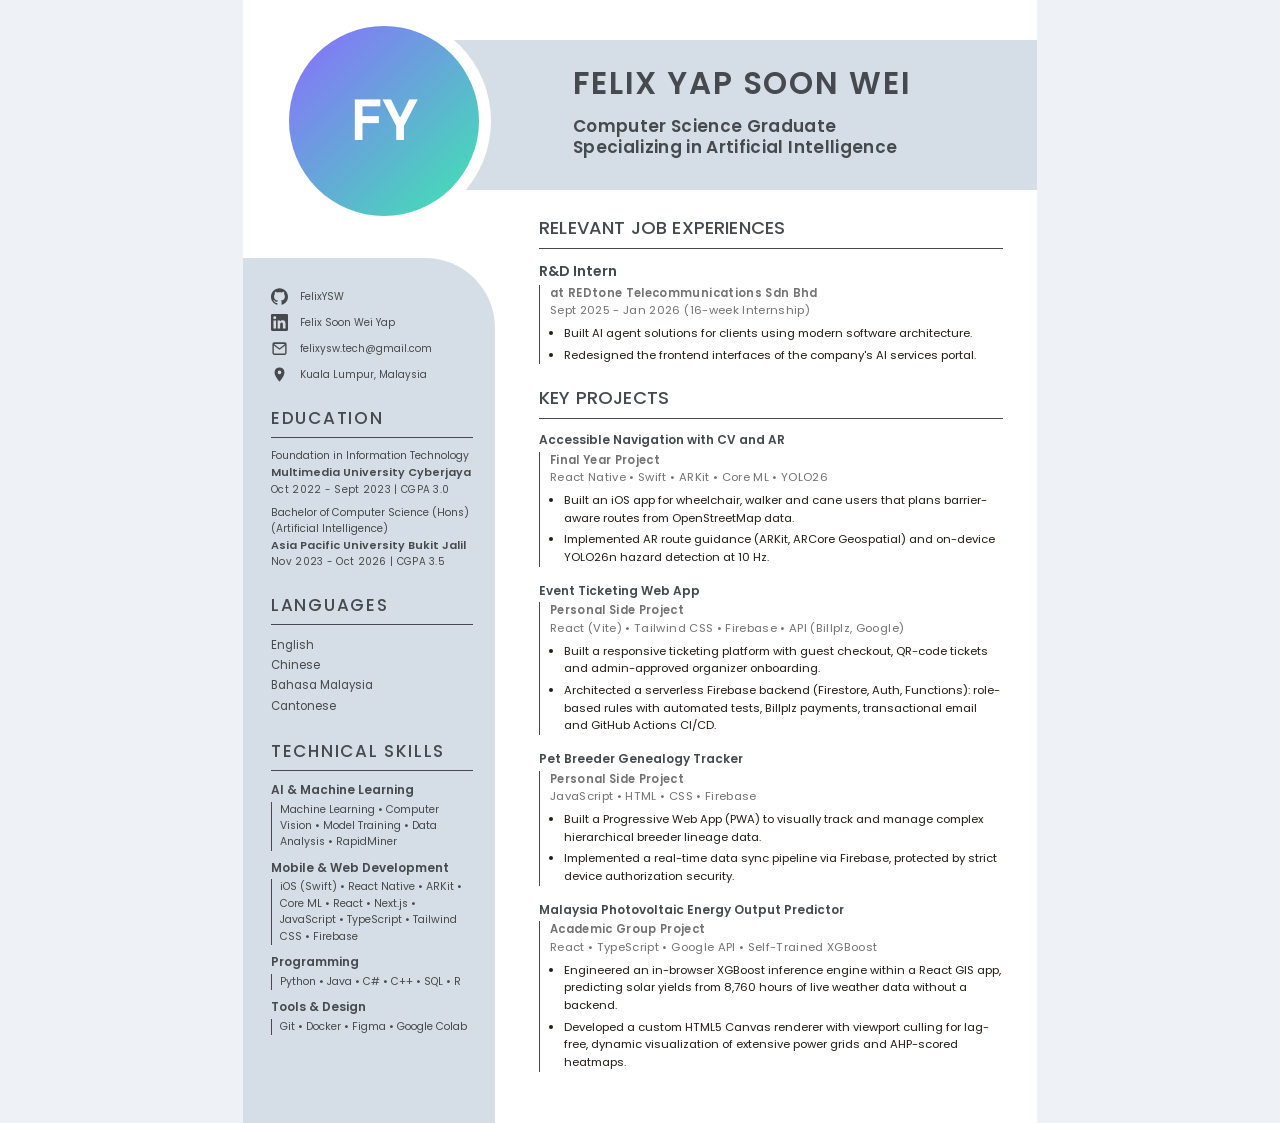
==== resume.html @ 152c885e "Build portfolio site with projects, journey, skills and resume Replace the Hello World placeholder w" ====
<!doctype html>
<html lang="en">
<head>
  <meta charset="utf-8">
  <meta name="viewport" content="width=device-width, initial-scale=1">
  <title>Felix Yap Soon Wei · Resume</title>
  <link rel="preconnect" href="https://fonts.googleapis.com">
  <link rel="preconnect" href="https://fonts.gstatic.com" crossorigin>
  <link href="https://fonts.googleapis.com/css2?family=Poppins:wght@400;500;600;700&family=Space+Grotesk:wght@500;700&display=swap" rel="stylesheet">
  <style>
    @page { size: A4; margin: 0; }
    * { box-sizing: border-box; margin: 0; padding: 0; }
    html, body { background: #eef1f6; }
    body {
      font-family: "Poppins", system-ui, -apple-system, "Segoe UI", sans-serif; color: #464a4e; font-size: 11.4px; line-height: 1.55;
      -webkit-print-color-adjust: exact; print-color-adjust: exact;
    }
    .page { width: 794px; height: 1123px; margin: 0 auto; background: #fff; position: relative; overflow: hidden; display: grid; grid-template-columns: 252px 1fr; }
    .banner { position: absolute; left: 124px; top: 40px; width: 700px; height: 150px; background: #d5dee6; }
    .side { background: #d5dee6; margin-top: 258px; border-top-right-radius: 70px; padding: 30px 22px 30px 28px; }
    .photo { position: absolute; left: 34px; top: 14px; width: 214px; height: 214px; border-radius: 50%; background: #fff; display: grid; place-items: center; z-index: 2; }
    .photo div { width: 190px; height: 190px; border-radius: 50%; background: linear-gradient(135deg, #8b6cff, #3ee6b0); display: grid; place-items: center; font-family: "Space Grotesk"; font-weight: 700; font-size: 58px; color: #fff; overflow: hidden; position: relative; }
    .photo img { position: absolute; inset: 0; width: 100%; height: 100%; object-fit: cover; }
    .head { position: absolute; left: 330px; top: 66px; width: 440px; z-index: 2; }
    .head h1 { font-family: "Poppins"; font-weight: 600; font-size: 31px; letter-spacing: .06em; text-transform: uppercase; line-height: 1.15; color: #464a4e; }
    .head h2 { font-weight: 600; font-size: 17px; line-height: 1.25; margin-top: 14px; letter-spacing: .02em; }
    .main { padding: 214px 34px 24px 44px; grid-column: 2; grid-row: 1; }
    .side { grid-column: 1; grid-row: 1; }
    h3.sec { font-weight: 500; font-size: 18px; text-transform: uppercase; letter-spacing: .01em; padding-bottom: 6px; border-bottom: 1px solid #464a4e; margin-bottom: 12px; }
    .side h3.sec { font-size: 17px; letter-spacing: .1em; margin: 22px 0 10px; }
    .contact div { display: flex; align-items: center; gap: 12px; margin-bottom: 9px; font-size: 10px; }
    .contact svg { flex: none; width: 17px; height: 17px; fill: #464a4e; }
    .edu b { display: block; font-size: 11px; font-weight: 600; }
    .edu small { display: block; font-size: 10px; letter-spacing: .03em; margin-bottom: 8px; }
    .edu p { font-size: 10.4px; }
    .lang { font-size: 11.5px; line-height: 1.75; }
    .sk h4 { font-size: 12px; font-weight: 600; margin: 8px 0 2px; }
    .sk p { font-size: 10.6px; padding-left: 8px; border-left: 1px solid #464a4e; }
    .job { margin-bottom: 14px; }
    .job h4 { font-size: 14px; font-weight: 600; }
    .job .meta { padding-left: 10px; border-left: 1px solid #464a4e; margin-top: 2px; }
    .job .org { font-weight: 600; color: #737373; font-size: 11.4px; letter-spacing: .03em; }
    .job .tags { color: #737373; font-size: 11.4px; letter-spacing: .03em; }
    .job ul { margin: 5px 0 0 14px; color: #241d19; }
    .job li { margin-bottom: 4px; }
    .proj { margin-bottom: 15px; }
    .proj h4 { font-size: 12px; font-weight: 600; }
  </style>
</head>
<body>
  <div class="page">
    <div class="banner"></div>
    <div class="photo"><div>FY<img src="assets/photo.jpg" alt="" onerror="this.remove()"></div></div>
    <div class="head">
      <h1>Felix Yap Soon Wei</h1>
      <h2>Computer Science Graduate<br>Specializing in Artificial Intelligence</h2>
    </div>

    <aside class="side">
      <div class="contact">
        <div><svg viewBox="0 0 24 24"><path d="M12 .297c-6.63 0-12 5.373-12 12 0 5.303 3.438 9.8 8.205 11.385.6.113.82-.258.82-.577 0-.285-.01-1.04-.015-2.04-3.338.724-4.042-1.61-4.042-1.61C4.422 18.07 3.633 17.7 3.633 17.7c-1.087-.744.084-.729.084-.729 1.205.084 1.838 1.236 1.838 1.236 1.07 1.835 2.809 1.305 3.495.998.108-.776.417-1.305.76-1.605-2.665-.3-5.466-1.332-5.466-5.93 0-1.31.465-2.38 1.235-3.22-.135-.303-.54-1.523.105-3.176 0 0 1.005-.322 3.3 1.23.96-.267 1.98-.399 3-.405 1.02.006 2.04.138 3 .405 2.28-1.552 3.285-1.23 3.285-1.23.645 1.653.24 2.873.12 3.176.765.84 1.23 1.91 1.23 3.22 0 4.61-2.805 5.625-5.475 5.92.42.36.81 1.096.81 2.22 0 1.606-.015 2.896-.015 3.286 0 .315.21.69.825.57C20.565 22.092 24 17.592 24 12.297c0-6.627-5.373-12-12-12"/></svg>FelixYSW</div>
        <div><svg viewBox="0 0 24 24"><path d="M20.4 20.5h-3.600v-5.600c0-1.300 0-3-1.800-3s-2.100 1.400-2.100 2.900v5.700H9.400V9h3.400v1.600c.5-.9 1.600-1.800 3.400-1.800 3.600 0 4.300 2.400 4.300 5.500v6.200zM5.300 7.400a2.100 2.100 0 1 1 0-4.200 2.100 2.100 0 0 1 0 4.200zm1.800 13.100H3.500V9h3.600v11.500zM22.200 0H1.800C.8 0 0 .8 0 1.700v20.600c0 .9.8 1.700 1.800 1.700h20.400c1 0 1.800-.8 1.800-1.700V1.700C24 .8 23.200 0 22.200 0z"/></svg>Felix Soon Wei Yap</div>
        <div><svg viewBox="0 0 24 24"><path d="M2 5.500A2.500 2.500 0 0 1 4.500 3h15A2.500 2.500 0 0 1 22 5.500v13a2.500 2.500 0 0 1-2.500 2.500h-15A2.500 2.500 0 0 1 2 18.500v-13zm2.300.2 7.700 6.100 7.700-6.100H4.300zM20 7.700l-7.400 5.800a1 1 0 0 1-1.200 0L4 7.700v10.800a.5.5 0 0 0 .5.500h15a.5.5 0 0 0 .5-.5V7.700z"/></svg>felixysw.tech@gmail.com</div>
        <div><svg viewBox="0 0 24 24"><path d="M12 2a7 7 0 0 0-7 7c0 5.200 7 13 7 13s7-7.800 7-13a7 7 0 0 0-7-7zm0 9.500A2.500 2.500 0 1 1 12 6.500a2.500 2.500 0 0 1 0 5z"/></svg>Kuala Lumpur, Malaysia</div>
      </div>

      <h3 class="sec">Education</h3>
      <div class="edu">
        <p>Foundation in Information Technology</p>
        <b>Multimedia University Cyberjaya</b>
        <small>Oct 2022 - Sept 2023 | CGPA 3.0</small>
        <p>Bachelor of Computer Science (Hons) (Artificial Intelligence)</p>
        <b>Asia Pacific University Bukit Jalil</b>
        <small>Nov 2023 - Oct 2026 | CGPA 3.5</small>
      </div>

      <h3 class="sec">Languages</h3>
      <div class="lang">English<br>Chinese<br>Bahasa Malaysia<br>Cantonese</div>

      <h3 class="sec">Technical skills</h3>
      <div class="sk">
        <h4>AI &amp; Machine Learning</h4>
        <p>Machine Learning • Computer Vision • Model Training • Data Analysis • RapidMiner</p>
        <h4>Mobile &amp; Web Development</h4>
        <p>iOS (Swift) • React Native • ARKit • Core ML • React • Next.js • JavaScript • TypeScript • Tailwind CSS • Firebase</p>
        <h4>Programming</h4>
        <p>Python • Java • C# • C++ • SQL • R</p>
        <h4>Tools &amp; Design</h4>
        <p>Git • Docker • Figma • Google Colab</p>
      </div>
    </aside>

    <section class="main">
      <h3 class="sec">Relevant job experiences</h3>
      <div class="job">
        <h4>R&amp;D Intern</h4>
        <div class="meta">
          <div class="org">at REDtone Telecommunications Sdn Bhd</div>
          <div class="tags">Sept 2025 - Jan 2026 (16-week Internship)</div>
          <ul>
            <li>Built AI agent solutions for clients using modern software architecture.</li>
            <li>Redesigned the frontend interfaces of the company's AI services portal.</li>
          </ul>
        </div>
      </div>

      <h3 class="sec" style="margin-top:20px">Key projects</h3>
      <div class="job proj">
        <h4>Accessible Navigation with CV and AR</h4>
        <div class="meta">
          <div class="org">Final Year Project</div>
          <div class="tags">React Native • Swift • ARKit • Core ML • YOLO26</div>
          <ul>
            <li>Built an iOS app for wheelchair, walker and cane users that plans barrier-aware routes from OpenStreetMap data.</li>
            <li>Implemented AR route guidance (ARKit, ARCore Geospatial) and on-device YOLO26n hazard detection at 10 Hz.</li>
          </ul>
        </div>
      </div>
      <div class="job proj">
        <h4>Event Ticketing Web App</h4>
        <div class="meta">
          <div class="org">Personal Side Project</div>
          <div class="tags">React (Vite) • Tailwind CSS • Firebase • API (Billplz, Google)</div>
          <ul>
            <li>Built a responsive ticketing platform with guest checkout, QR-code tickets and admin-approved organizer onboarding.</li>
            <li>Architected a serverless Firebase backend (Firestore, Auth, Functions): role-based rules with automated tests, Billplz payments, transactional email and GitHub Actions CI/CD.</li>
          </ul>
        </div>
      </div>
      <div class="job proj">
        <h4>Pet Breeder Genealogy Tracker</h4>
        <div class="meta">
          <div class="org">Personal Side Project</div>
          <div class="tags">JavaScript • HTML • CSS • Firebase</div>
          <ul>
            <li>Built a Progressive Web App (PWA) to visually track and manage complex hierarchical breeder lineage data.</li>
            <li>Implemented a real-time data sync pipeline via Firebase, protected by strict device authorization security.</li>
          </ul>
        </div>
      </div>
      <div class="job proj">
        <h4>Malaysia Photovoltaic Energy Output Predictor</h4>
        <div class="meta">
          <div class="org">Academic Group Project</div>
          <div class="tags">React • TypeScript • Google API • Self-Trained XGBoost</div>
          <ul>
            <li>Engineered an in-browser XGBoost inference engine within a React GIS app, predicting solar yields from 8,760 hours of live weather data without a backend.</li>
            <li>Developed a custom HTML5 Canvas renderer with viewport culling for lag-free, dynamic visualization of extensive power grids and AHP-scored heatmaps.</li>
          </ul>
        </div>
      </div>
    </section>
  </div>
</body>
</html>
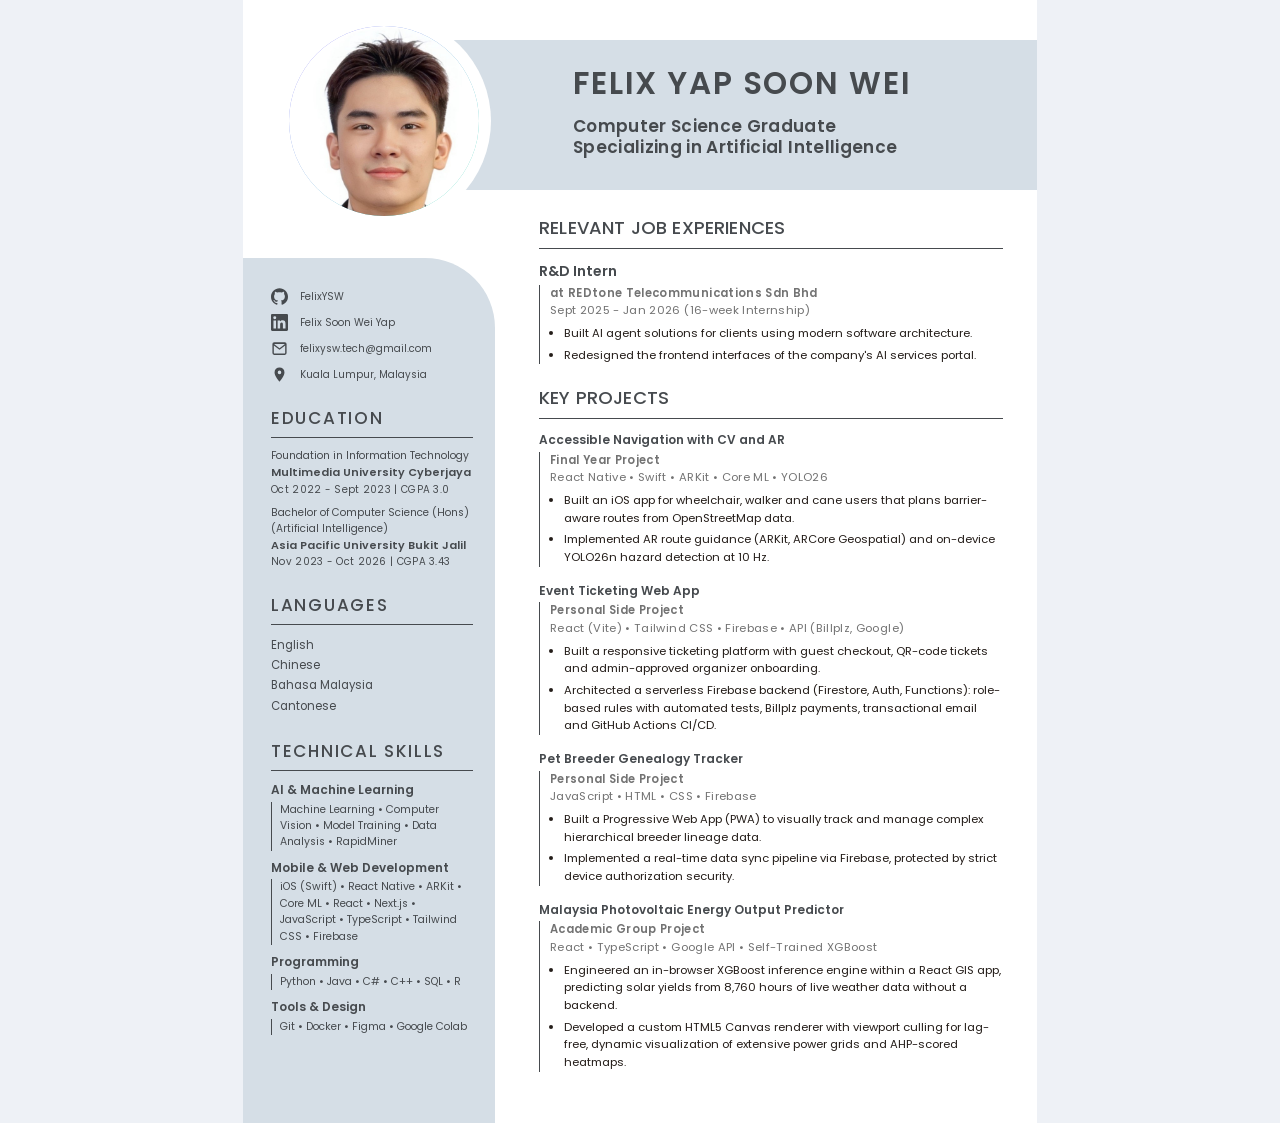
==== commit 51abb68e: "Correct CGPA to 3.43 on the site and resume PDF Co-Authored-By: Claude Sonnet 5.5 <noreply@anthropic" ====
--- a/resume.html
+++ b/resume.html
@@ -71,7 +71,7 @@
         <small>Oct 2022 - Sept 2023 | CGPA 3.0</small>
         <p>Bachelor of Computer Science (Hons) (Artificial Intelligence)</p>
         <b>Asia Pacific University Bukit Jalil</b>
-        <small>Nov 2023 - Oct 2026 | CGPA 3.5</small>
+        <small>Nov 2023 - Oct 2026 | CGPA 3.43</small>
       </div>
 
       <h3 class="sec">Languages</h3>
